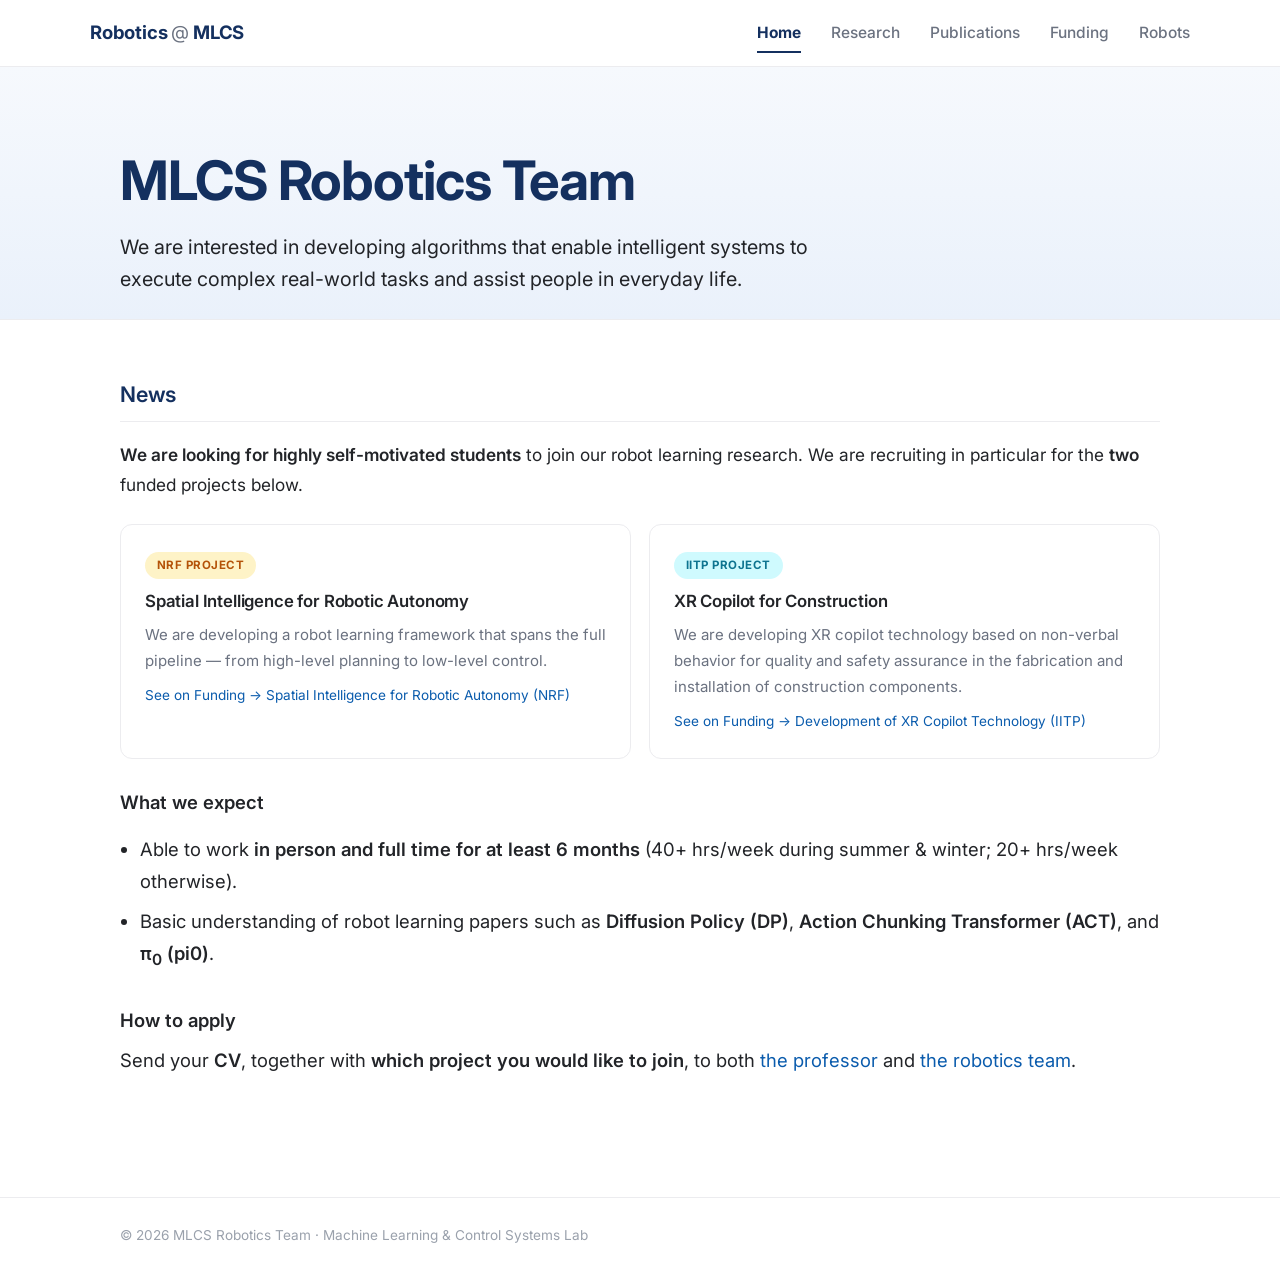
==== index.html @ bd6967d3 "draft" ====
<!DOCTYPE html>
<html lang="en">
<head>
  <meta charset="UTF-8" />
  <meta name="viewport" content="width=device-width, initial-scale=1.0" />
  <title>Robotics @ MLCS</title>
  <meta name="description" content="MLCS Robotics Team — learning algorithms for robots to master complex real-world tasks." />
  <link rel="preconnect" href="https://fonts.googleapis.com" />
  <link rel="preconnect" href="https://fonts.gstatic.com" crossorigin />
  <link href="https://fonts.googleapis.com/css2?family=Inter:wght@400;500;600;700&family=Noto+Sans+KR:wght@400;500;700&display=swap" rel="stylesheet" />
  <link rel="stylesheet" href="/css/style.css" />
</head>
<body>
  <!-- ===== Top bar ===== -->
  <header class="topbar">
    <div class="topbar-inner">
      <a class="brand" href="/">Robotics <span class="at">@</span> MLCS</a>
      <nav class="nav">
        <a class="active" href="/">Home</a>
        <a href="/research/">Research</a>
        <a href="/publications/">Publications</a>
        <a href="/funding/">Funding</a>
        <a href="/robots/">Robots</a>
      </nav>
      <button class="menu-toggle" aria-label="Menu">☰</button>
    </div>
  </header>

  <!-- ===== Hero ===== -->
  <section class="hero-band">
    <div class="hero-inner" data-reveal>
      <h1>MLCS Robotics Team</h1>
      <p class="lead">
        We are interested in developing algorithms that enable intelligent
        systems to execute complex real-world tasks and assist people in everyday life.
      </p>
    </div>
  </section>

  <!-- ===== Content ===== -->
  <main class="content">
    <div class="content-inner">
      <section data-reveal>
        <h2 class="section-h">News</h2>

        <p class="news-intro">
          <strong>We are looking for highly self-motivated students</strong> to join our robot
          learning research. We are recruiting in particular for the <strong>two</strong> funded projects below.
        </p>

        <div class="proj-list">
          <a class="proj" href="/funding/#nrf-spatial">
            <span class="tag-chip nrf">NRF Project</span>
            <h4>Spatial Intelligence for Robotic Autonomy</h4>
            <p>We are developing a robot learning framework that spans the full pipeline —
               from high-level planning to low-level control.</p>
            <span class="seemore">See on Funding → Spatial Intelligence for Robotic Autonomy (NRF)</span>
          </a>
          <a class="proj" href="/funding/#iitp">
            <span class="tag-chip iitp">IITP Project</span>
            <h4>XR Copilot for Construction</h4>
            <p>We are developing XR copilot technology based on non-verbal behavior for quality
               and safety assurance in the fabrication and installation of construction components.</p>
            <span class="seemore">See on Funding → Development of XR Copilot Technology (IITP)</span>
          </a>
        </div>

        <p style="margin:28px 0 0;font-weight:600;">What we expect</p>
        <ul class="req-list">
          <li>Able to work <strong>in person and full time for at least 6 months</strong>
              (40+ hrs/week during summer &amp; winter; 20+ hrs/week otherwise).</li>
          <li>Basic understanding of robot learning papers such as
              <strong>Diffusion Policy (DP)</strong>, <strong>Action Chunking Transformer (ACT)</strong>,
              and <strong>&pi;<sub>0</sub> (pi0)</strong>.</li>
        </ul>

        <p id="apply" style="margin:28px 0 0;font-weight:600;">How to apply</p>
        <p class="apply-line">
          Send your <strong>CV</strong>, together with <strong>which project you would like to
          join</strong>, to both
          <a href="mailto:jongeunchoi@yonsei.ac.kr">the professor</a> and
          <a href="mailto:robotics.mlcs@gmail.com">the robotics team</a>.
        </p>
      </section>
    </div>
  </main>

  <!-- ===== Footer ===== -->
  <footer class="site-foot">
    <div class="site-foot-inner">
      <span>© 2026 MLCS Robotics Team · Machine Learning &amp; Control Systems Lab</span></div>
  </footer>

  <script src="/js/main.js"></script>
</body>
</html>
---- css/style.css ----
/* ============================================================
   Robotics Team @ MLCS — clean styles, top-bar layout
   (clean typography à la youngwoon + restrained motion à la davian)
   ============================================================ */

:root {
  --bg: #ffffff;
  --text: #222428;
  --text-soft: #6b7280;
  --muted: #9aa1ac;
  --navy: #14305f;
  --link: #0b5cad;
  --link-hover: #14305f;
  --red: #c0392b;
  --border: #ececef;
  --border-strong: #dfe2e7;
  --dim: #b6bcc6;
  --maxw: 1040px;
  --bar-maxw: 1180px;
  --shadow-soft: 0 2px 6px rgba(20,30,50,.05);
  --shadow-lift: 0 12px 30px rgba(20,30,50,.13);
  --font: "Inter", -apple-system, BlinkMacSystemFont, "Segoe UI", Roboto,
          "Helvetica Neue", Arial, "Apple SD Gothic Neo", "Noto Sans KR", sans-serif;
}

* { box-sizing: border-box; }
html { scroll-behavior: smooth; }

body {
  margin: 0;
  font-family: var(--font);
  font-weight: 400;
  color: var(--text);
  background: var(--bg);
  line-height: 1.72;
  font-size: 18.5px;
  -webkit-font-smoothing: antialiased;
  text-rendering: optimizeLegibility;
}

a { color: var(--link); text-decoration: none; transition: color .15s ease; }
a:hover { color: var(--link-hover); text-decoration: underline; }
img { max-width: 100%; display: block; }
h1, h2, h3, h4 { font-weight: 600; letter-spacing: -0.01em; color: var(--text); }
strong, b { font-weight: 600; }

/* ---------- Top bar ---------- */
.topbar {
  position: sticky; top: 0; z-index: 100;
  background: rgba(255,255,255,.88);
  -webkit-backdrop-filter: blur(10px); backdrop-filter: blur(10px);
  border-bottom: 1px solid var(--border);
}
.topbar-inner {
  max-width: var(--bar-maxw); margin: 0 auto;
  height: 66px; padding: 0 40px;
  display: flex; align-items: center; justify-content: space-between; gap: 20px;
}
.brand {
  font-size: 1.16rem; font-weight: 700; color: var(--navy);
  letter-spacing: -0.01em; white-space: nowrap;
}
.brand:hover { text-decoration: none; }
.brand .at { color: var(--text-soft); font-weight: 400; }

.nav { display: flex; gap: 30px; }
.nav a {
  position: relative; color: var(--text-soft);
  font-weight: 500; font-size: .97rem; padding: 4px 0;
}
.nav a:hover { color: var(--navy); text-decoration: none; }
.nav a::after {
  content: ""; position: absolute; left: 0; right: 0; bottom: -3px;
  height: 2px; background: var(--navy);
  transform: scaleX(0); transform-origin: left; transition: transform .25s ease;
}
.nav a:hover::after, .nav a.active::after { transform: scaleX(1); }
.nav a.active { color: var(--navy); font-weight: 700; }

.menu-toggle {
  display: none; background: none; border: 1px solid var(--border-strong);
  border-radius: 6px; padding: 6px 11px; font-size: 1.1rem; cursor: pointer;
}

/* ---------- Hero band (home, full-bleed) ---------- */
.hero-band {
  width: 100%;
  background: linear-gradient(180deg, #f6f9fd 0%, #eaf1fb 100%);
  border-bottom: 1px solid var(--border);
  padding: 84px 40px 24px;
}
.hero-inner { max-width: var(--maxw); margin: 0 auto; }
.hero-inner h1 {
  font-size: clamp(2.4rem, 4.5vw, 3.4rem);
  line-height: 1.08; font-weight: 700; color: var(--navy);
  margin: 0 0 22px; letter-spacing: -0.02em;
}
.hero-inner p.lead {
  font-size: 1.24rem; line-height: 1.6; color: var(--text);
  max-width: 760px; margin: 0; font-weight: 400;
}

/* ---------- Content ---------- */
.content { padding: 0px 40px 24px; }
.content-inner { max-width: var(--maxw); margin: 0 auto; }

.page-title { font-size: 2.1rem; font-weight: 700; margin: 0 0 8px; color: var(--navy); }
.page-sub { color: var(--text-soft); margin: 0 0 46px; font-size: 1.05rem; }

section { margin-bottom: 56px; }

h2.section-h {
  font-size: 1.34rem; font-weight: 600; margin: 0 0 18px;
  padding-bottom: 8px; border-bottom: 1px solid var(--border); color: var(--navy);
}

/* ---------- Scroll reveal ---------- */
[data-reveal] {
  opacity: 0; transform: translateY(18px);
  transition: opacity .6s ease, transform .6s cubic-bezier(.2,.7,.3,1);
}
[data-reveal].in { opacity: 1; transform: none; }

/* ---------- News ---------- */
.news-intro { font-size: 1.08rem; margin: 0 0 24px; }

.proj-list { display: grid; grid-template-columns: 1fr 1fr; gap: 18px; margin: 24px 0; }
.proj {
  display: block; padding: 22px 24px;
  border: 1px solid var(--border); border-radius: 12px; background: #fff;
  transition: opacity .6s ease, transform .55s cubic-bezier(.2,.7,.3,1), box-shadow .3s ease, border-color .25s ease;
}
.proj:hover {
  transform: translateY(-5px); box-shadow: var(--shadow-lift);
  border-color: var(--border-strong); text-decoration: none;
}
.proj .tag-chip {
  display: inline-block;
  font-size: .72rem; font-weight: 700; letter-spacing: .04em; text-transform: uppercase;
  padding: 4px 12px; border-radius: 999px;
}
.proj .tag-chip.iitp { background: #cffafe; color: #0e7490; }
.proj .tag-chip.nrf  { background: #fef3c7; color: #b45309; }
.proj h4 { margin: 8px 0 6px; font-size: 1.05rem; color: var(--text); }
.proj p { margin: 0; color: var(--text-soft); font-size: .94rem; }
.proj .seemore { font-size: .85rem; color: var(--link); margin-top: 10px; display: inline-block; }
.proj:hover .seemore { text-decoration: underline; }

.req-list { margin: 12px 0 0; padding: 0 0 0 20px; }
.req-list li { padding: 4px 0; color: var(--text); }
.apply-line { margin: 8px 0 0; color: var(--text); }

/* ---------- Research ---------- */
.research-item {
  margin-bottom: 18px; padding: 24px 26px;
  border: 1px solid var(--border); border-radius: 12px; background: #fff;
  transition: opacity .6s ease, transform .55s cubic-bezier(.2,.7,.3,1), box-shadow .3s ease, border-color .25s ease;
}
.research-item:hover {
  transform: translateY(-5px); box-shadow: var(--shadow-lift); border-color: var(--border-strong);
}
.research-item:last-child { margin-bottom: 0; }
.research-item h3 { font-size: 1.18rem; margin: 0 0 8px; color: var(--navy); }
.research-item p { margin: 0; color: var(--text); }
.kw {
  display: inline-block; font-size: .78rem; color: var(--text-soft);
  border: 1px solid var(--border-strong); padding: 2px 9px; border-radius: 4px;
  margin: 12px 6px 0 0;
}

/* ---------- Funding ---------- */
.fund-item {
  display: flex; gap: 26px; align-items: center;
  padding: 24px 26px; margin-bottom: 16px;
  border: 1px solid var(--border); border-radius: 12px; background: #fff;
  transition: opacity .6s ease, transform .55s cubic-bezier(.2,.7,.3,1), box-shadow .3s ease, border-color .25s ease;
}
.fund-item:hover {
  transform: translateY(-4px); box-shadow: var(--shadow-lift); border-color: var(--border-strong);
}
.fund-logo {
  flex: 0 0 110px; width: 110px; height: 72px;
  display: flex; align-items: center; justify-content: center;
}
.fund-logo img { max-height: 100%; max-width: 100%; width: auto; object-fit: contain; }
.fund-item.hiring { border-color: #cfe0ff; }
.fund-item.hiring:hover { border-color: #b6d0ff; }
.fund-head { display: flex; align-items: center; gap: 10px; flex-wrap: wrap; }
.fund-body .agency {
  font-size: .76rem; font-weight: 700; letter-spacing: .05em;
  text-transform: uppercase; color: var(--muted);
}
.recruit-badge {
  display: inline-flex; align-items: center; gap: 6px;
  font-size: .72rem; font-weight: 700; letter-spacing: .03em; text-transform: uppercase;
  color: #16794a; background: #e4f6ec; border: 1px solid #bfe8cf;
  padding: 3px 10px; border-radius: 999px;
}
.recruit-badge::before {
  content: ""; width: 7px; height: 7px; border-radius: 50%;
  background: #18a558; box-shadow: 0 0 0 0 rgba(24,165,88,.5);
  animation: pulse 1.8s infinite;
}
@keyframes pulse {
  0%   { box-shadow: 0 0 0 0 rgba(24,165,88,.45); }
  70%  { box-shadow: 0 0 0 7px rgba(24,165,88,0); }
  100% { box-shadow: 0 0 0 0 rgba(24,165,88,0); }
}
.fund-recruit {
  margin: 10px 0 0; font-size: .92rem; color: var(--text);
  padding-top: 10px; border-top: 1px dashed var(--border-strong);
}
.fund-recruit a { font-weight: 600; }
.fund-body h3 { margin: 4px 0 6px; font-size: 1.08rem; line-height: 1.4; }
.fund-body p { margin: 0; color: var(--text-soft); font-size: .95rem; }

/* ---------- Publications ---------- */
.year-block { margin-bottom: 44px; }
.year-label {
  font-size: 1.45rem; font-weight: 700; color: var(--navy);
  margin: 0 0 22px; padding-bottom: 8px; border-bottom: 1px solid var(--border);
}
.pub {
  display: flex; gap: 26px; align-items: flex-start;
  padding: 16px 18px; margin: 0 -18px 12px;
  border-radius: 12px;
  transition: opacity .6s ease, transform .6s cubic-bezier(.2,.7,.3,1), background .2s ease;
}
.pub:hover { background: #f7f9fc; }
.pub-media {
  flex: 0 0 270px; width: 270px; height: 170px;   /* uniform frame; image fits inside, never cropped */
  display: flex; align-items: center; justify-content: center;
  overflow: hidden; border-radius: 8px; background: #fff;
}
.pub-media img, .pub-media video {
  max-width: 100%; max-height: 100%; width: auto; height: auto;
  object-fit: contain; border-radius: 6px; transition: transform .35s ease;
}
.pub:hover .pub-media img, .pub:hover .pub-media video { transform: scale(1.03); }

/* Author markers + legend */
.authors .mark { color: var(--navy); font-style: normal; font-weight: 700; margin-left: 1px; }
.pub-legend {
  margin: -32px 0 40px; font-size: .9rem; color: var(--text-soft);
  display: flex; gap: 22px; flex-wrap: wrap;
}
.pub-legend .mark { color: var(--navy); font-weight: 700; margin-right: 4px; }
.pub-info { flex: 1; min-width: 0; }
.pub-info .pub-title { font-size: 1.06rem; font-weight: 600; margin: 0 0 5px; line-height: 1.45; }
.pub-info .authors { margin: 0 0 3px; color: #444; font-size: .92rem; font-style: italic; }
.pub-info .authors .dim { color: var(--dim); }
.pub-info .venue { margin: 0 0 9px; font-size: .92rem; }
.pub-info .venue .venue-name { font-weight: 600; color: var(--text); }
.pub-info .venue .award { color: var(--red); font-weight: 600; margin-left: 6px; }
.pub-links { font-size: .9rem; }
.pub-links a { color: var(--link); }
.pub-links .sep { color: var(--muted); margin: 0 7px; }

/* ---------- Robots ---------- */
.robot-grid { display: grid; grid-template-columns: repeat(auto-fit, minmax(220px, 1fr)); gap: 30px; }
.robot-card { transition: opacity .6s ease, transform .55s cubic-bezier(.2,.7,.3,1); }
.robot-card:hover { transform: translateY(-6px); }
.robot-card .robot-img {
  aspect-ratio: 4 / 5; overflow: hidden; border-radius: 10px;
  background: #f4f5f7; border: 1px solid var(--border); transition: box-shadow .22s ease;
}
.robot-card:hover .robot-img { box-shadow: var(--shadow-lift); }
.robot-card .robot-img img { width: 100%; height: 100%; object-fit: cover; transition: transform .4s ease; }
.robot-card:hover .robot-img img { transform: scale(1.04); }
.robot-card h3 { margin: 14px 0 3px; font-size: 1.06rem; }
.robot-card p { margin: 0; color: var(--text-soft); font-size: .9rem; }

/* ---------- Footer ---------- */
.site-foot { border-top: 1px solid var(--border); margin-top: 40px; padding: 26px 40px; }
.site-foot-inner {
  max-width: var(--maxw); margin: 0 auto;
  display: flex; justify-content: space-between; align-items: center;
  flex-wrap: wrap; gap: 14px; color: var(--muted); font-size: .85rem;
}
.site-foot-inner .social { display: flex; gap: 16px; }
.site-foot-inner a { color: var(--text-soft); font-weight: 500; }

/* ---------- Mobile ---------- */
@media (max-width: 820px) {
  .topbar-inner { padding: 0 22px; }
  .brand { font-size: 1.02rem; }
  .menu-toggle { display: inline-flex; }
  .nav {
    display: none; position: absolute; top: 66px; left: 0; right: 0;
    background: #fff; border-bottom: 1px solid var(--border);
    flex-direction: column; gap: 0; padding: 8px 22px;
  }
  .nav.open { display: flex; }
  .nav a { padding: 10px 0; }
  .nav a::after { display: none; }
  .hero-band { padding: 60px 22px 56px; }
  .content { padding: 40px 22px 16px; }
  .proj-list { grid-template-columns: 1fr; }
  .pub { flex-direction: column; }
  .pub-media, .pub-media img, .pub-media video { width: 260px; }
  .fund-item { flex-direction: column; align-items: flex-start; }
  .site-foot { padding: 22px; }
}
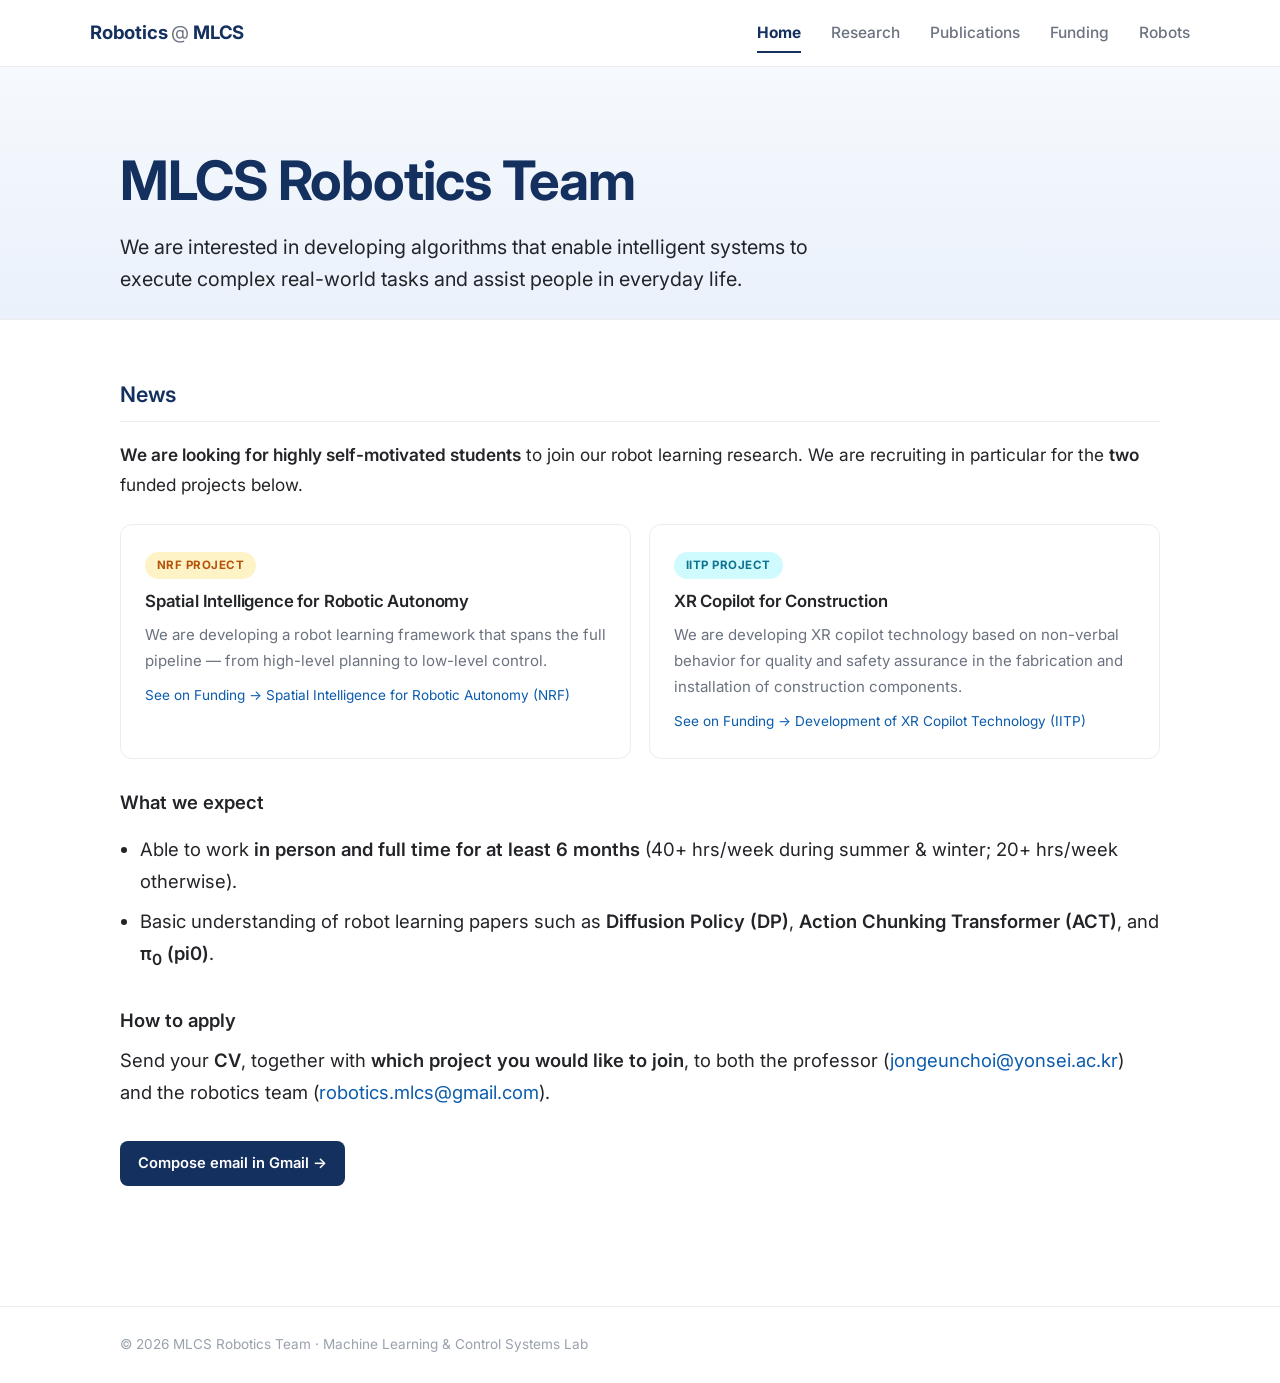
==== commit d888d4ca: "add gmail example" ====
--- a/index.html
+++ b/index.html
@@ -77,9 +77,13 @@
         <p id="apply" style="margin:28px 0 0;font-weight:600;">How to apply</p>
         <p class="apply-line">
           Send your <strong>CV</strong>, together with <strong>which project you would like to
-          join</strong>, to both
-          <a href="mailto:jongeunchoi@yonsei.ac.kr">the professor</a> and
-          <a href="mailto:robotics.mlcs@gmail.com">the robotics team</a>.
+          join</strong>, to both the professor
+          (<a href="https://mail.google.com/mail/?view=cm&amp;fs=1&amp;to=jongeunchoi@yonsei.ac.kr&amp;cc=robotics.mlcs@gmail.com&amp;su=Robot%20Learning%20Application&amp;body=Dear%20Professor%20Choi%20and%20the%20MLCS%20Robotics%20Team%2C%0A%0AI%20would%20like%20to%20apply%20to%20join%20your%20robot%20learning%20research.%0A%0A-%20Project%20I%20would%20like%20to%20join%3A%20%0A-%20Availability%20(hours%2Fweek%2C%20start%20date)%3A%20%0A%0AI%20have%20attached%20my%20CV.%0A%0ABest%20regards%2C" target="_blank" rel="noopener">jongeunchoi@yonsei.ac.kr</a>)
+          and the robotics team
+          (<a href="https://mail.google.com/mail/?view=cm&amp;fs=1&amp;to=robotics.mlcs@gmail.com&amp;cc=jongeunchoi@yonsei.ac.kr&amp;su=Robot%20Learning%20Application&amp;body=Dear%20Professor%20Choi%20and%20the%20MLCS%20Robotics%20Team%2C%0A%0AI%20would%20like%20to%20apply%20to%20join%20your%20robot%20learning%20research.%0A%0A-%20Project%20I%20would%20like%20to%20join%3A%20%0A-%20Availability%20(hours%2Fweek%2C%20start%20date)%3A%20%0A%0AI%20have%20attached%20my%20CV.%0A%0ABest%20regards%2C" target="_blank" rel="noopener">robotics.mlcs@gmail.com</a>).
+        </p>
+        <p>
+          <a class="apply-btn" href="https://mail.google.com/mail/?view=cm&amp;fs=1&amp;to=jongeunchoi@yonsei.ac.kr&amp;cc=robotics.mlcs@gmail.com&amp;su=Robot%20Learning%20Application&amp;body=Dear%20Professor%20Choi%20and%20the%20MLCS%20Robotics%20Team%2C%0A%0AI%20would%20like%20to%20apply%20to%20join%20your%20robot%20learning%20research.%0A%0A-%20Project%20I%20would%20like%20to%20join%3A%20%0A-%20Availability%20(hours%2Fweek%2C%20start%20date)%3A%20%0A%0AI%20have%20attached%20my%20CV.%0A%0ABest%20regards%2C" target="_blank" rel="noopener">Compose email in Gmail →</a>
         </p>
       </section>
     </div>
--- a/css/style.css
+++ b/css/style.css
@@ -149,6 +149,12 @@
 .req-list { margin: 12px 0 0; padding: 0 0 0 20px; }
 .req-list li { padding: 4px 0; color: var(--text); }
 .apply-line { margin: 8px 0 0; color: var(--text); }
+.apply-btn {
+  display: inline-block; font-weight: 600; font-size: .92rem;
+  padding: 10px 18px; border-radius: 8px;
+  background: var(--navy); color: #fff; margin-top: 14px;
+}
+.apply-btn:hover { background: #0d234a; color: #fff; text-decoration: none; }
 
 /* ---------- Research ---------- */
 .research-item {
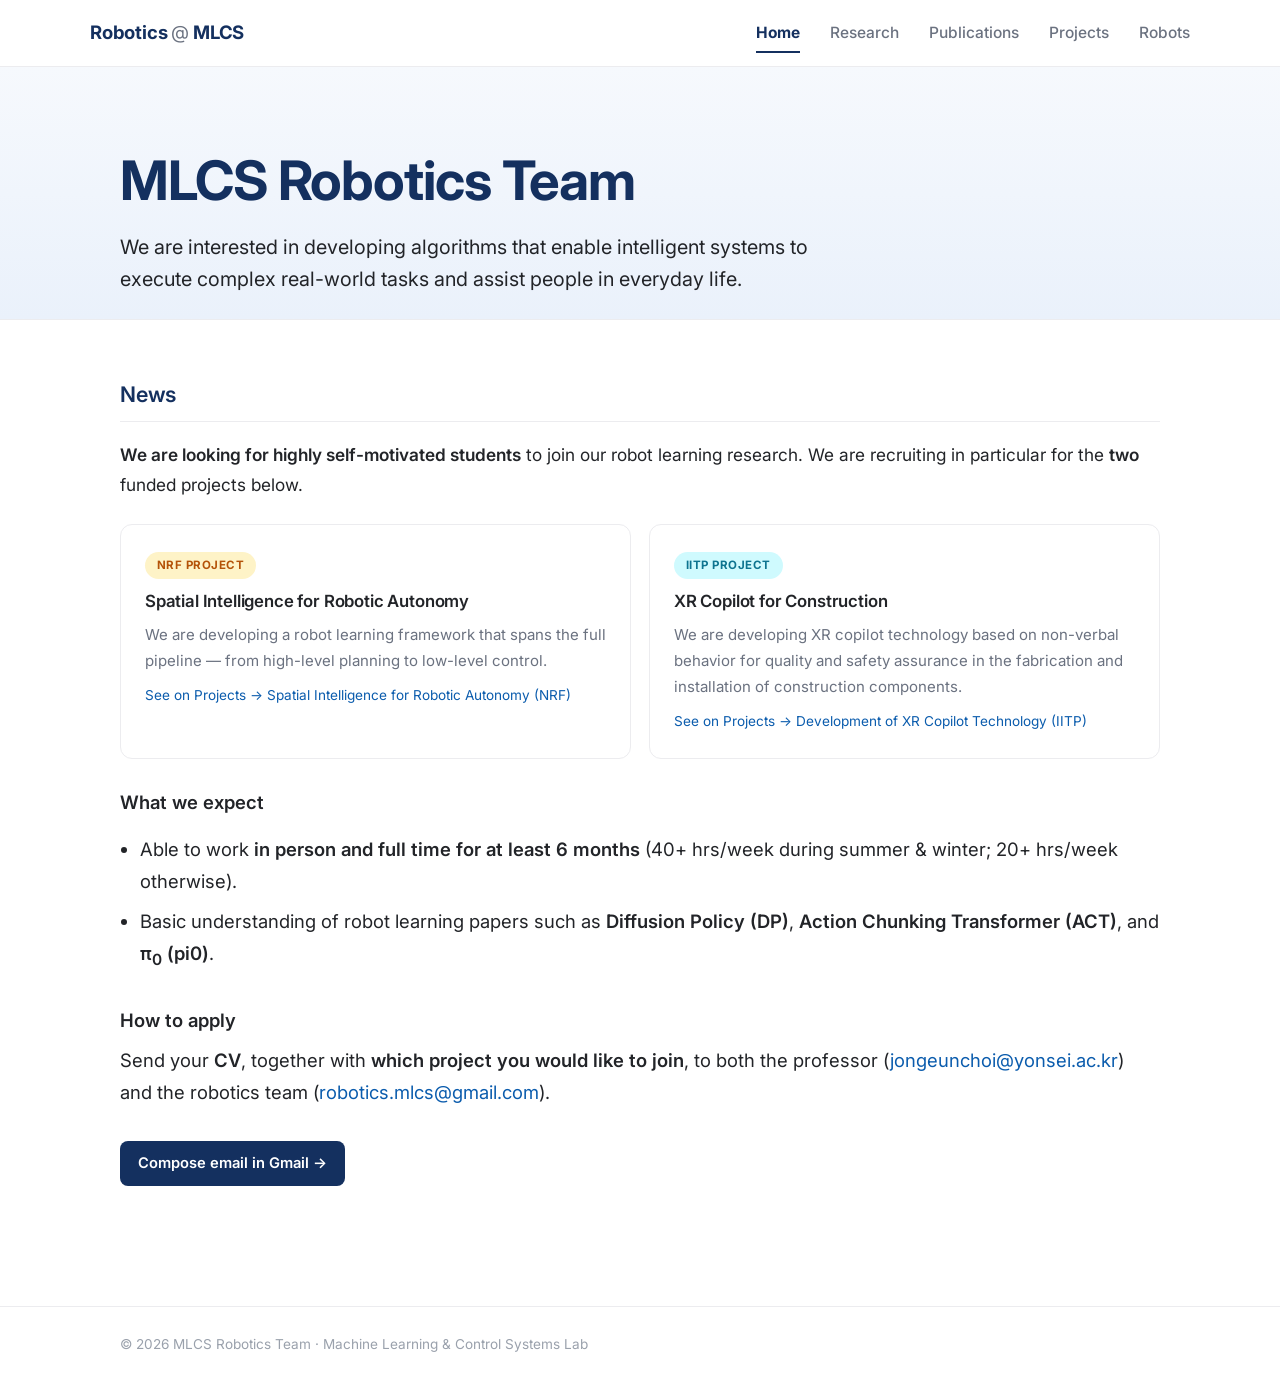
==== commit 4a9f9c08: "funding -> projects" ====
--- a/index.html
+++ b/index.html
@@ -19,7 +19,7 @@
         <a class="active" href="/">Home</a>
         <a href="/research/">Research</a>
         <a href="/publications/">Publications</a>
-        <a href="/funding/">Funding</a>
+        <a href="/projects/">Projects</a>
         <a href="/robots/">Robots</a>
       </nav>
       <button class="menu-toggle" aria-label="Menu">☰</button>
@@ -49,19 +49,19 @@
         </p>
 
         <div class="proj-list">
-          <a class="proj" href="/funding/#nrf-spatial">
+          <a class="proj" href="/projects/#nrf-spatial">
             <span class="tag-chip nrf">NRF Project</span>
             <h4>Spatial Intelligence for Robotic Autonomy</h4>
             <p>We are developing a robot learning framework that spans the full pipeline —
                from high-level planning to low-level control.</p>
-            <span class="seemore">See on Funding → Spatial Intelligence for Robotic Autonomy (NRF)</span>
+            <span class="seemore">See on Projects → Spatial Intelligence for Robotic Autonomy (NRF)</span>
           </a>
-          <a class="proj" href="/funding/#iitp">
+          <a class="proj" href="/projects/#iitp">
             <span class="tag-chip iitp">IITP Project</span>
             <h4>XR Copilot for Construction</h4>
             <p>We are developing XR copilot technology based on non-verbal behavior for quality
                and safety assurance in the fabrication and installation of construction components.</p>
-            <span class="seemore">See on Funding → Development of XR Copilot Technology (IITP)</span>
+            <span class="seemore">See on Projects → Development of XR Copilot Technology (IITP)</span>
           </a>
         </div>
 
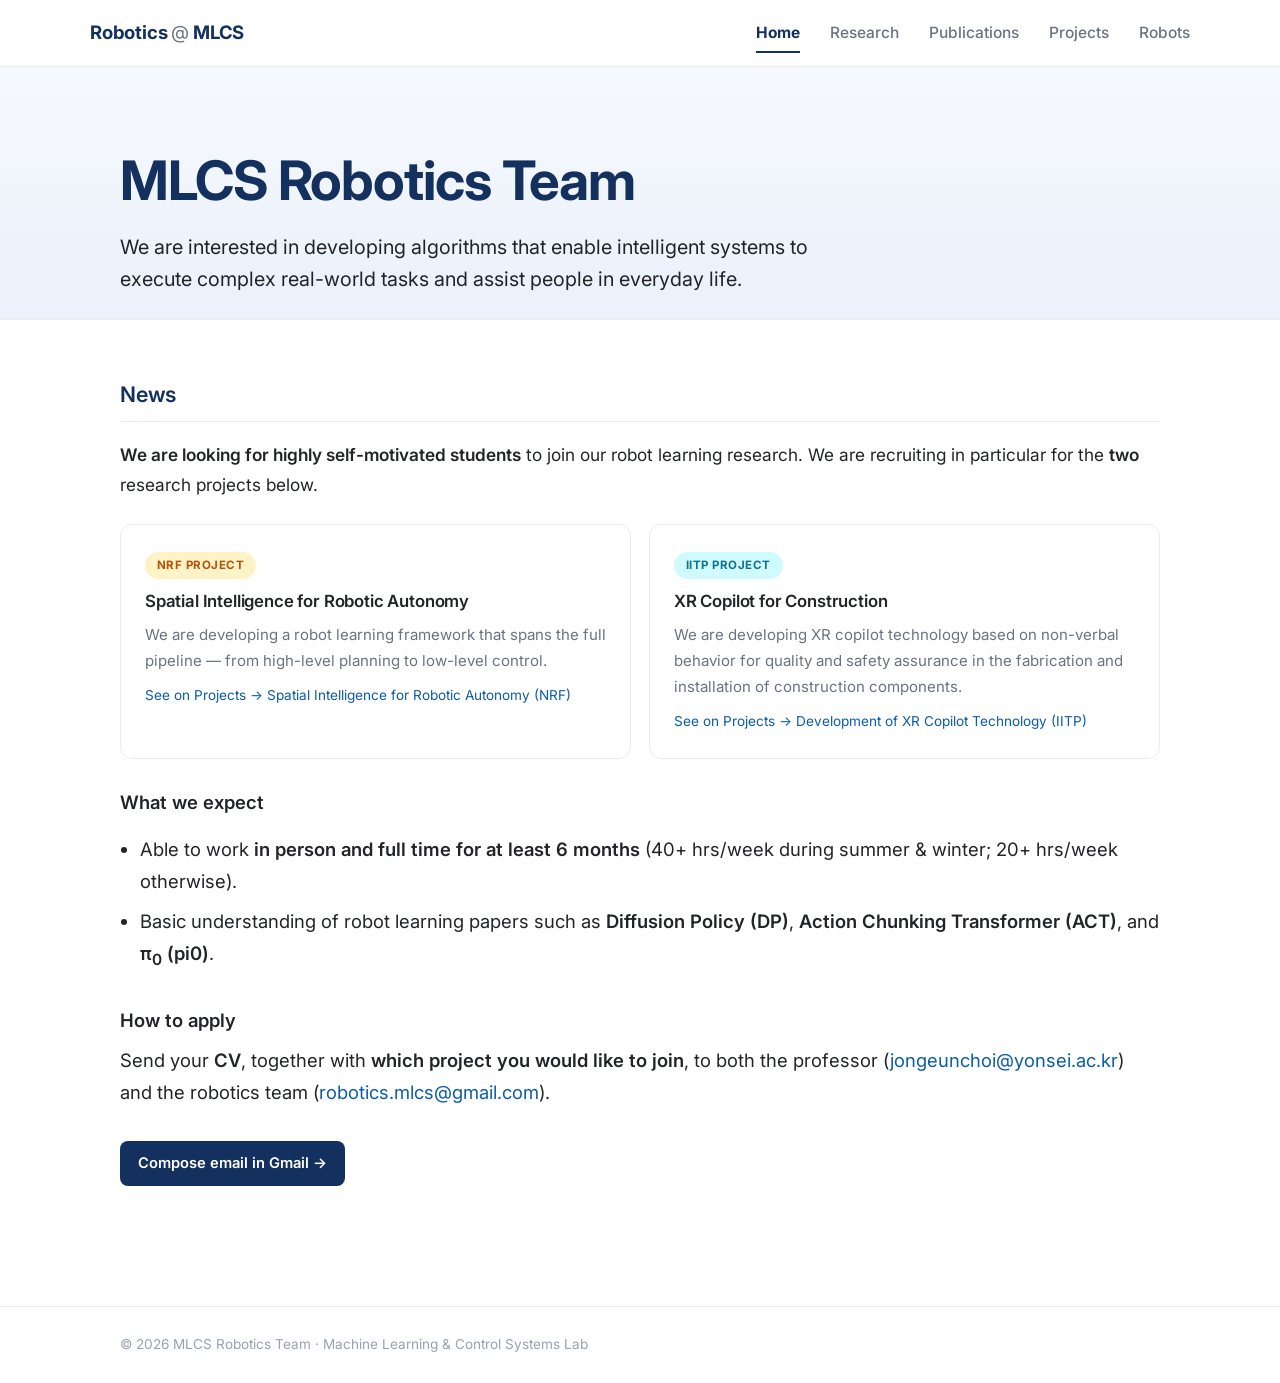
==== commit af1122b1: "Add XR Copilot project page" ====
--- a/index.html
+++ b/index.html
@@ -45,7 +45,7 @@
 
         <p class="news-intro">
           <strong>We are looking for highly self-motivated students</strong> to join our robot
-          learning research. We are recruiting in particular for the <strong>two</strong> funded projects below.
+          learning research. We are recruiting in particular for the <strong>two</strong> research projects below.
         </p>
 
         <div class="proj-list">
--- a/css/style.css
+++ b/css/style.css
@@ -174,7 +174,7 @@
   margin: 12px 6px 0 0;
 }
 
-/* ---------- Funding ---------- */
+/* ---------- Projects ---------- */
 .fund-item {
   display: flex; gap: 26px; align-items: center;
   padding: 24px 26px; margin-bottom: 16px;
@@ -184,6 +184,8 @@
 .fund-item:hover {
   transform: translateY(-4px); box-shadow: var(--shadow-lift); border-color: var(--border-strong);
 }
+.fund-item.linked { color: inherit; text-decoration: none; }
+.fund-item.linked:hover { text-decoration: none; }
 .fund-logo {
   flex: 0 0 110px; width: 110px; height: 72px;
   display: flex; align-items: center; justify-content: center;
@@ -217,8 +219,86 @@
   padding-top: 10px; border-top: 1px dashed var(--border-strong);
 }
 .fund-recruit a { font-weight: 600; }
+.fund-recruit .inline-link { color: var(--link); font-weight: 600; }
+.fund-item.linked:hover .inline-link { text-decoration: underline; }
 .fund-body h3 { margin: 4px 0 6px; font-size: 1.08rem; line-height: 1.4; }
 .fund-body p { margin: 0; color: var(--text-soft); font-size: .95rem; }
+
+/* ---------- Project detail ---------- */
+.project-page { padding-top: 54px; }
+.project-eyebrow {
+  margin: 0 0 8px; color: var(--muted);
+  font-size: .82rem; font-weight: 700; letter-spacing: .06em; text-transform: uppercase;
+}
+.project-title { max-width: 820px; }
+.project-sub { max-width: 860px; margin-bottom: 22px; }
+.project-meta { margin: 0 0 42px; }
+.project-intro {
+  max-width: 860px; margin-bottom: 46px; padding-left: 22px;
+  border-left: 3px solid var(--navy);
+}
+.project-intro p { margin: 0; font-size: 1.08rem; color: var(--text); }
+.project-intro .official-title {
+  margin-top: 16px; color: var(--text-soft); font-size: .9rem; line-height: 1.55;
+}
+.project-feature {
+  display: grid; grid-template-columns: minmax(260px, .78fr) minmax(0, 1.22fr);
+  gap: 34px; align-items: start; margin-bottom: 64px;
+}
+.feature-copy { position: sticky; top: 92px; }
+.feature-index {
+  display: inline-block; margin-bottom: 10px;
+  color: var(--muted); font-size: .78rem; font-weight: 700; letter-spacing: .08em;
+}
+.feature-copy h2 { margin: 0 0 12px; color: var(--navy); font-size: 1.32rem; }
+.feature-copy p { margin: 0 0 14px; color: var(--text); font-size: .98rem; line-height: 1.68; }
+.project-figure { margin: 0; }
+.project-figure img {
+  width: 100%; border-radius: 10px; border: 1px solid var(--border);
+  box-shadow: var(--shadow-soft); background: #f4f5f7;
+}
+.project-figure figcaption {
+  margin-top: 10px; color: var(--text-soft); font-size: .86rem; line-height: 1.55;
+}
+.project-timeline { margin-bottom: 58px; }
+.timeline-item {
+  position: relative; display: grid; grid-template-columns: 34px 1fr;
+  gap: 18px; padding-bottom: 32px;
+}
+.timeline-item::before {
+  content: ""; position: absolute; left: 11px; top: 22px; bottom: 0;
+  width: 1px; background: var(--border-strong);
+}
+.timeline-item:last-child { padding-bottom: 0; }
+.timeline-item:last-child::before { display: none; }
+.timeline-dot {
+  width: 23px; height: 23px; border-radius: 50%;
+  border: 5px solid #eaf1fb; background: var(--navy); margin-top: 4px; z-index: 1;
+}
+.timeline-body {
+  padding: 22px 24px; border: 1px solid var(--border);
+  border-radius: 12px; background: #fff;
+}
+.timeline-year {
+  display: inline-block; margin-bottom: 5px;
+  color: var(--link); font-size: .8rem; font-weight: 700; text-transform: uppercase;
+}
+.timeline-body h3 { margin: 0 0 7px; color: var(--navy); font-size: 1.08rem; }
+.timeline-body p { margin: 0; color: var(--text); font-size: .95rem; }
+.student-grid {
+  display: grid; grid-template-columns: repeat(2, minmax(0, 1fr)); gap: 12px;
+}
+.student-grid div {
+  padding: 15px 17px; border: 1px solid var(--border);
+  border-radius: 8px; background: #fff; color: var(--text); font-size: .94rem;
+}
+.project-cta {
+  display: flex; align-items: center; justify-content: space-between; gap: 24px;
+  padding: 24px 26px; border: 1px solid #cfe0ff; border-radius: 12px;
+  background: #f7faff; margin-bottom: 20px;
+}
+.project-cta h2 { margin: 0 0 4px; color: var(--navy); font-size: 1.15rem; }
+.project-cta p { margin: 0; color: var(--text-soft); font-size: .94rem; }
 
 /* ---------- Publications ---------- */
 .year-block { margin-bottom: 44px; }
@@ -302,6 +382,11 @@
   .hero-band { padding: 60px 22px 56px; }
   .content { padding: 40px 22px 16px; }
   .proj-list { grid-template-columns: 1fr; }
+  .project-page { padding-top: 40px; }
+  .project-feature { grid-template-columns: 1fr; gap: 18px; margin-bottom: 48px; }
+  .feature-copy { position: static; }
+  .student-grid { grid-template-columns: 1fr; }
+  .project-cta { flex-direction: column; align-items: flex-start; }
   .pub { flex-direction: column; }
   .pub-media, .pub-media img, .pub-media video { width: 260px; }
   .fund-item { flex-direction: column; align-items: flex-start; }
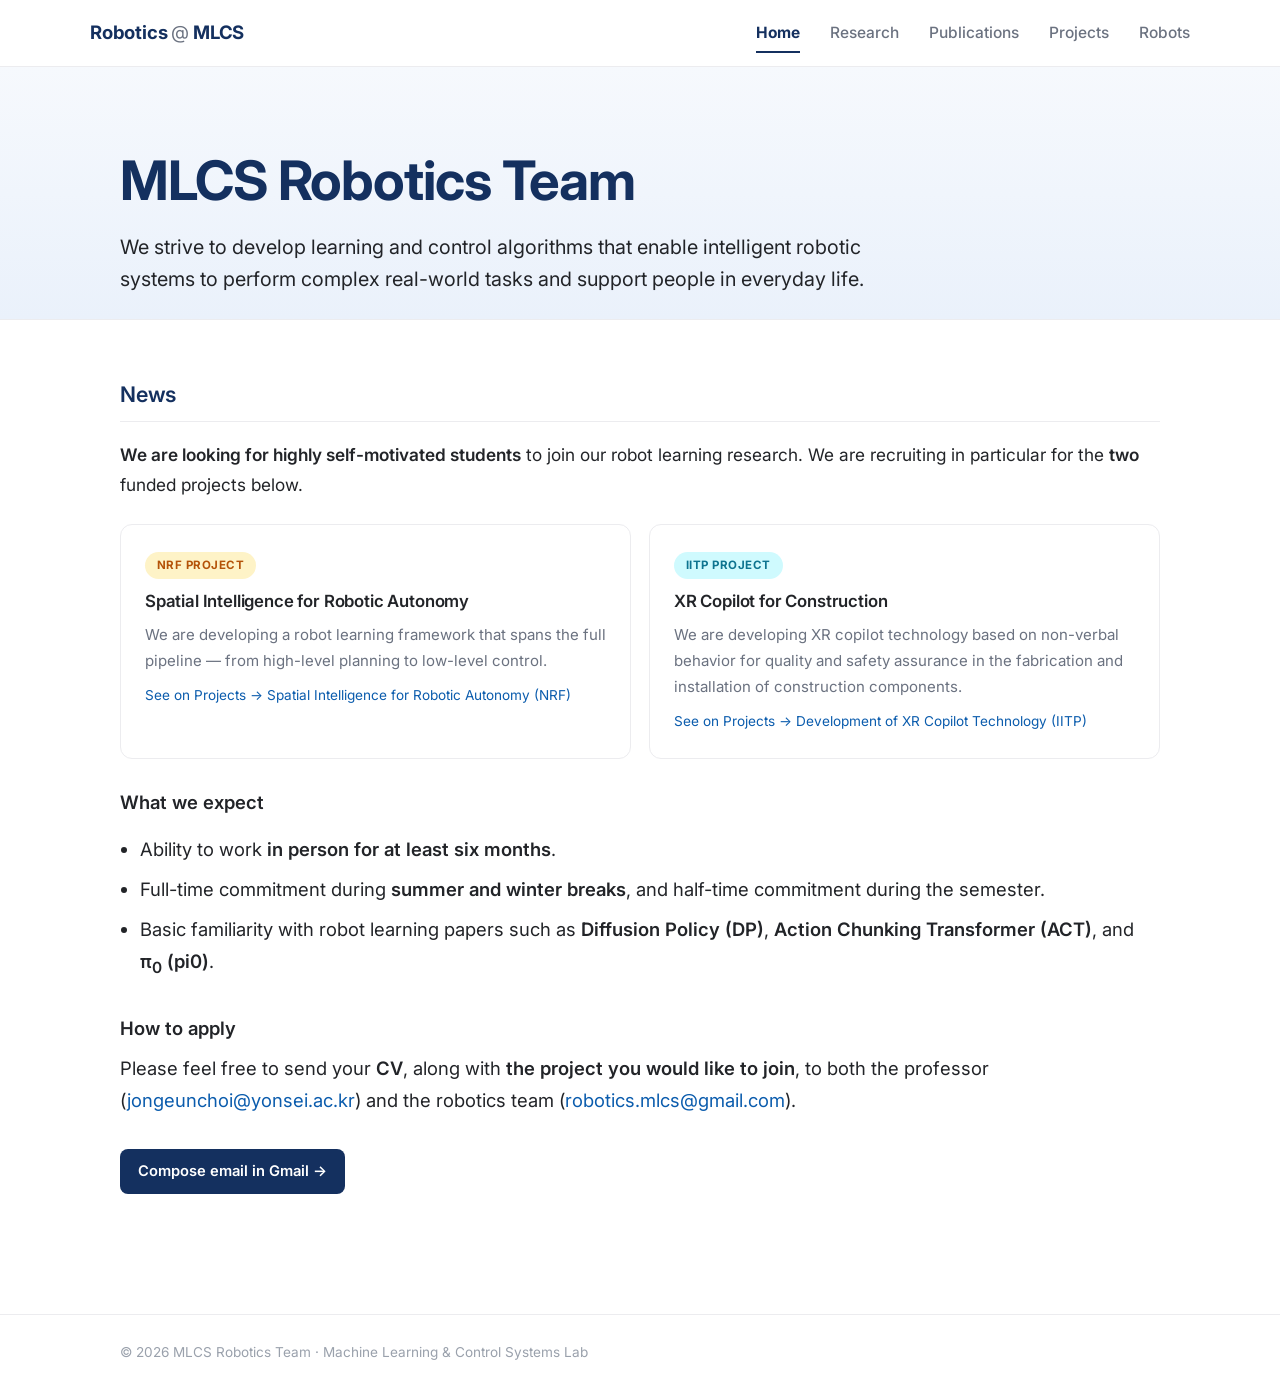
==== commit f13df5a5: "revise the text" ====
--- a/index.html
+++ b/index.html
@@ -31,8 +31,8 @@
     <div class="hero-inner" data-reveal>
       <h1>MLCS Robotics Team</h1>
       <p class="lead">
-        We are interested in developing algorithms that enable intelligent
-        systems to execute complex real-world tasks and assist people in everyday life.
+        We strive to develop learning and control algorithms that enable intelligent 
+        robotic systems to perform complex real-world tasks and support people in everyday life.
       </p>
     </div>
   </section>
@@ -45,7 +45,7 @@
 
         <p class="news-intro">
           <strong>We are looking for highly self-motivated students</strong> to join our robot
-          learning research. We are recruiting in particular for the <strong>two</strong> research projects below.
+          learning research. We are recruiting in particular for the <strong>two</strong> funded projects below.
         </p>
 
         <div class="proj-list">
@@ -67,17 +67,16 @@
 
         <p style="margin:28px 0 0;font-weight:600;">What we expect</p>
         <ul class="req-list">
-          <li>Able to work <strong>in person and full time for at least 6 months</strong>
-              (40+ hrs/week during summer &amp; winter; 20+ hrs/week otherwise).</li>
-          <li>Basic understanding of robot learning papers such as
+          <li>Ability to work <strong>in person for at least six months</strong>.</li>
+          <li>Full-time commitment during <strong>summer and winter breaks</strong>, and half-time commitment during the semester.</li>
+          <li>Basic familiarity with robot learning papers such as
               <strong>Diffusion Policy (DP)</strong>, <strong>Action Chunking Transformer (ACT)</strong>,
               and <strong>&pi;<sub>0</sub> (pi0)</strong>.</li>
         </ul>
 
         <p id="apply" style="margin:28px 0 0;font-weight:600;">How to apply</p>
         <p class="apply-line">
-          Send your <strong>CV</strong>, together with <strong>which project you would like to
-          join</strong>, to both the professor
+          Please feel free to send your <strong>CV</strong>, along with <strong>the project you would like to join</strong>, to both the professor
           (<a href="https://mail.google.com/mail/?view=cm&amp;fs=1&amp;to=jongeunchoi@yonsei.ac.kr&amp;cc=robotics.mlcs@gmail.com&amp;su=Robot%20Learning%20Application&amp;body=Dear%20Professor%20Choi%20and%20the%20MLCS%20Robotics%20Team%2C%0A%0AI%20would%20like%20to%20apply%20to%20join%20your%20robot%20learning%20research.%0A%0A-%20Project%20I%20would%20like%20to%20join%3A%20%0A-%20Availability%20(hours%2Fweek%2C%20start%20date)%3A%20%0A%0AI%20have%20attached%20my%20CV.%0A%0ABest%20regards%2C" target="_blank" rel="noopener">jongeunchoi@yonsei.ac.kr</a>)
           and the robotics team
           (<a href="https://mail.google.com/mail/?view=cm&amp;fs=1&amp;to=robotics.mlcs@gmail.com&amp;cc=jongeunchoi@yonsei.ac.kr&amp;su=Robot%20Learning%20Application&amp;body=Dear%20Professor%20Choi%20and%20the%20MLCS%20Robotics%20Team%2C%0A%0AI%20would%20like%20to%20apply%20to%20join%20your%20robot%20learning%20research.%0A%0A-%20Project%20I%20would%20like%20to%20join%3A%20%0A-%20Availability%20(hours%2Fweek%2C%20start%20date)%3A%20%0A%0AI%20have%20attached%20my%20CV.%0A%0ABest%20regards%2C" target="_blank" rel="noopener">robotics.mlcs@gmail.com</a>).
--- a/css/style.css
+++ b/css/style.css
@@ -174,7 +174,7 @@
   margin: 12px 6px 0 0;
 }
 
-/* ---------- Projects ---------- */
+/* ---------- Funding ---------- */
 .fund-item {
   display: flex; gap: 26px; align-items: center;
   padding: 24px 26px; margin-bottom: 16px;
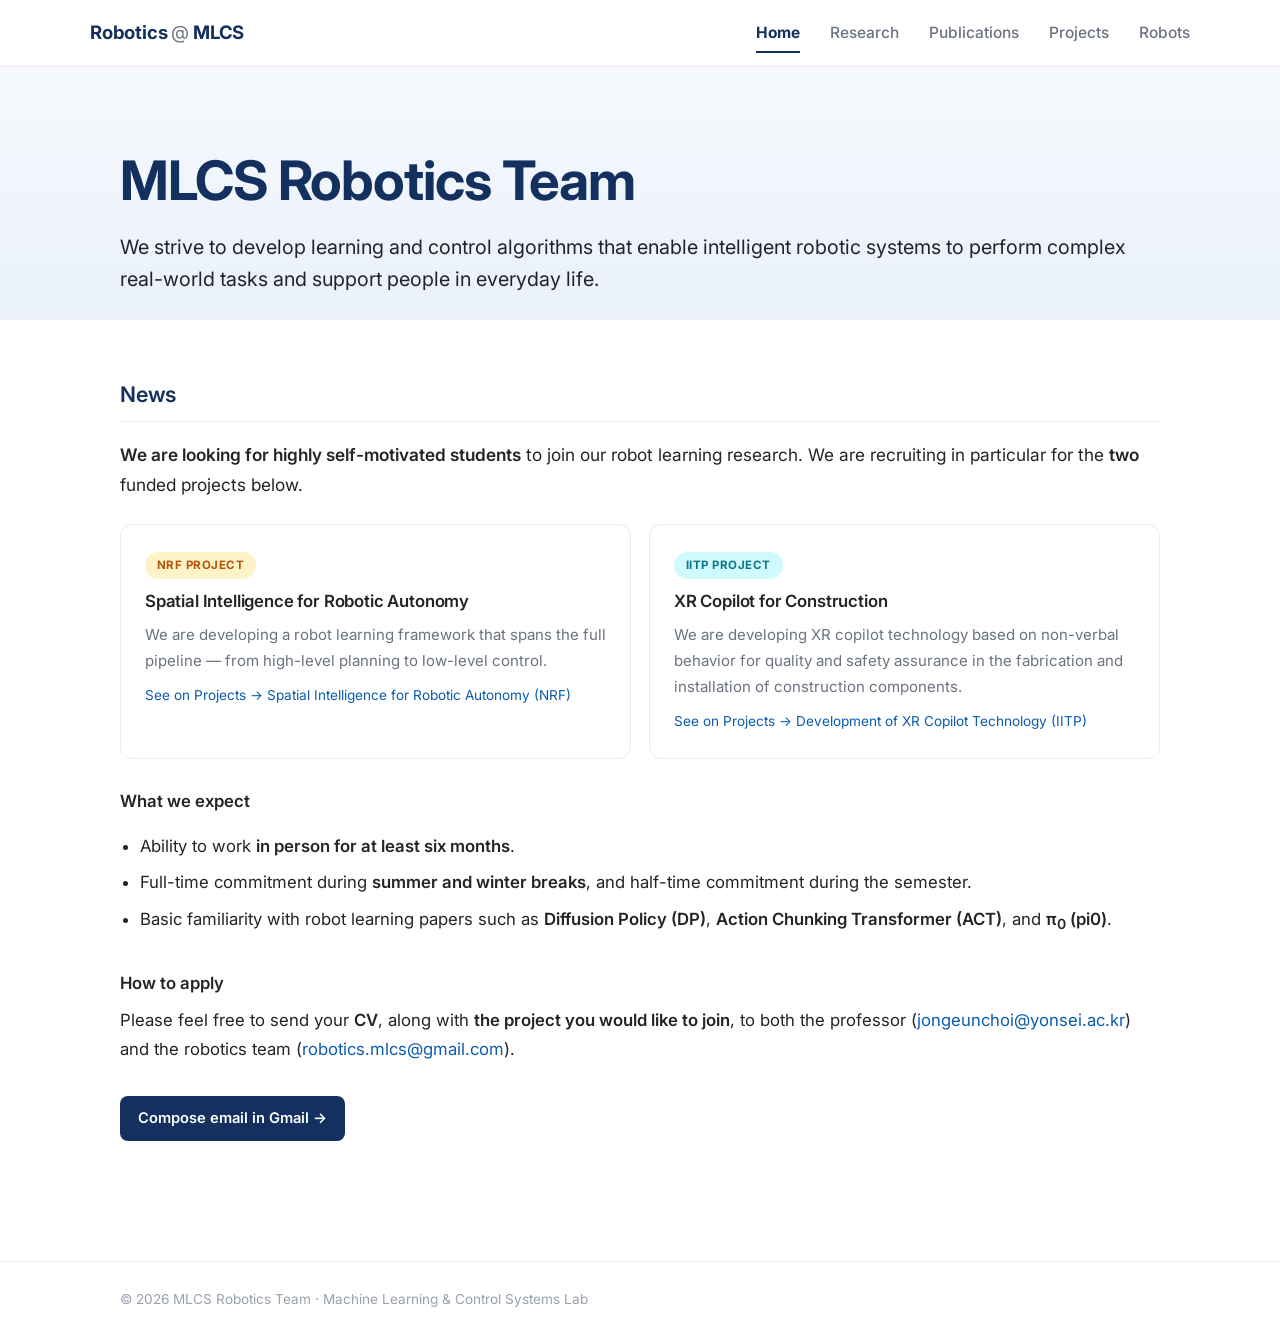
==== commit 162d9e99: "publication update" ====
--- a/index.html
+++ b/index.html
@@ -65,7 +65,7 @@
           </a>
         </div>
 
-        <p style="margin:28px 0 0;font-weight:600;">What we expect</p>
+        <p class="subhead">What we expect</p>
         <ul class="req-list">
           <li>Ability to work <strong>in person for at least six months</strong>.</li>
           <li>Full-time commitment during <strong>summer and winter breaks</strong>, and half-time commitment during the semester.</li>
@@ -74,7 +74,7 @@
               and <strong>&pi;<sub>0</sub> (pi0)</strong>.</li>
         </ul>
 
-        <p id="apply" style="margin:28px 0 0;font-weight:600;">How to apply</p>
+        <p id="apply" class="subhead">How to apply</p>
         <p class="apply-line">
           Please feel free to send your <strong>CV</strong>, along with <strong>the project you would like to join</strong>, to both the professor
           (<a href="https://mail.google.com/mail/?view=cm&amp;fs=1&amp;to=jongeunchoi@yonsei.ac.kr&amp;cc=robotics.mlcs@gmail.com&amp;su=Robot%20Learning%20Application&amp;body=Dear%20Professor%20Choi%20and%20the%20MLCS%20Robotics%20Team%2C%0A%0AI%20would%20like%20to%20apply%20to%20join%20your%20robot%20learning%20research.%0A%0A-%20Project%20I%20would%20like%20to%20join%3A%20%0A-%20Availability%20(hours%2Fweek%2C%20start%20date)%3A%20%0A%0AI%20have%20attached%20my%20CV.%0A%0ABest%20regards%2C" target="_blank" rel="noopener">jongeunchoi@yonsei.ac.kr</a>)
--- a/css/style.css
+++ b/css/style.css
@@ -97,7 +97,7 @@
 }
 .hero-inner p.lead {
   font-size: 1.24rem; line-height: 1.6; color: var(--text);
-  max-width: 760px; margin: 0; font-weight: 400;
+  max-width: none; margin: 0; font-weight: 400;
 }
 
 /* ---------- Content ---------- */
@@ -146,9 +146,10 @@
 .proj .seemore { font-size: .85rem; color: var(--link); margin-top: 10px; display: inline-block; }
 .proj:hover .seemore { text-decoration: underline; }
 
+.subhead { margin: 28px 0 0; font-weight: 600; font-size: 1.05rem; }
 .req-list { margin: 12px 0 0; padding: 0 0 0 20px; }
-.req-list li { padding: 4px 0; color: var(--text); }
-.apply-line { margin: 8px 0 0; color: var(--text); }
+.req-list li { padding: 4px 0; color: var(--text); font-size: 1.05rem; }
+.apply-line { margin: 8px 0 0; color: var(--text); font-size: 1.05rem; }
 .apply-btn {
   display: inline-block; font-weight: 600; font-size: .92rem;
   padding: 10px 18px; border-radius: 8px;
